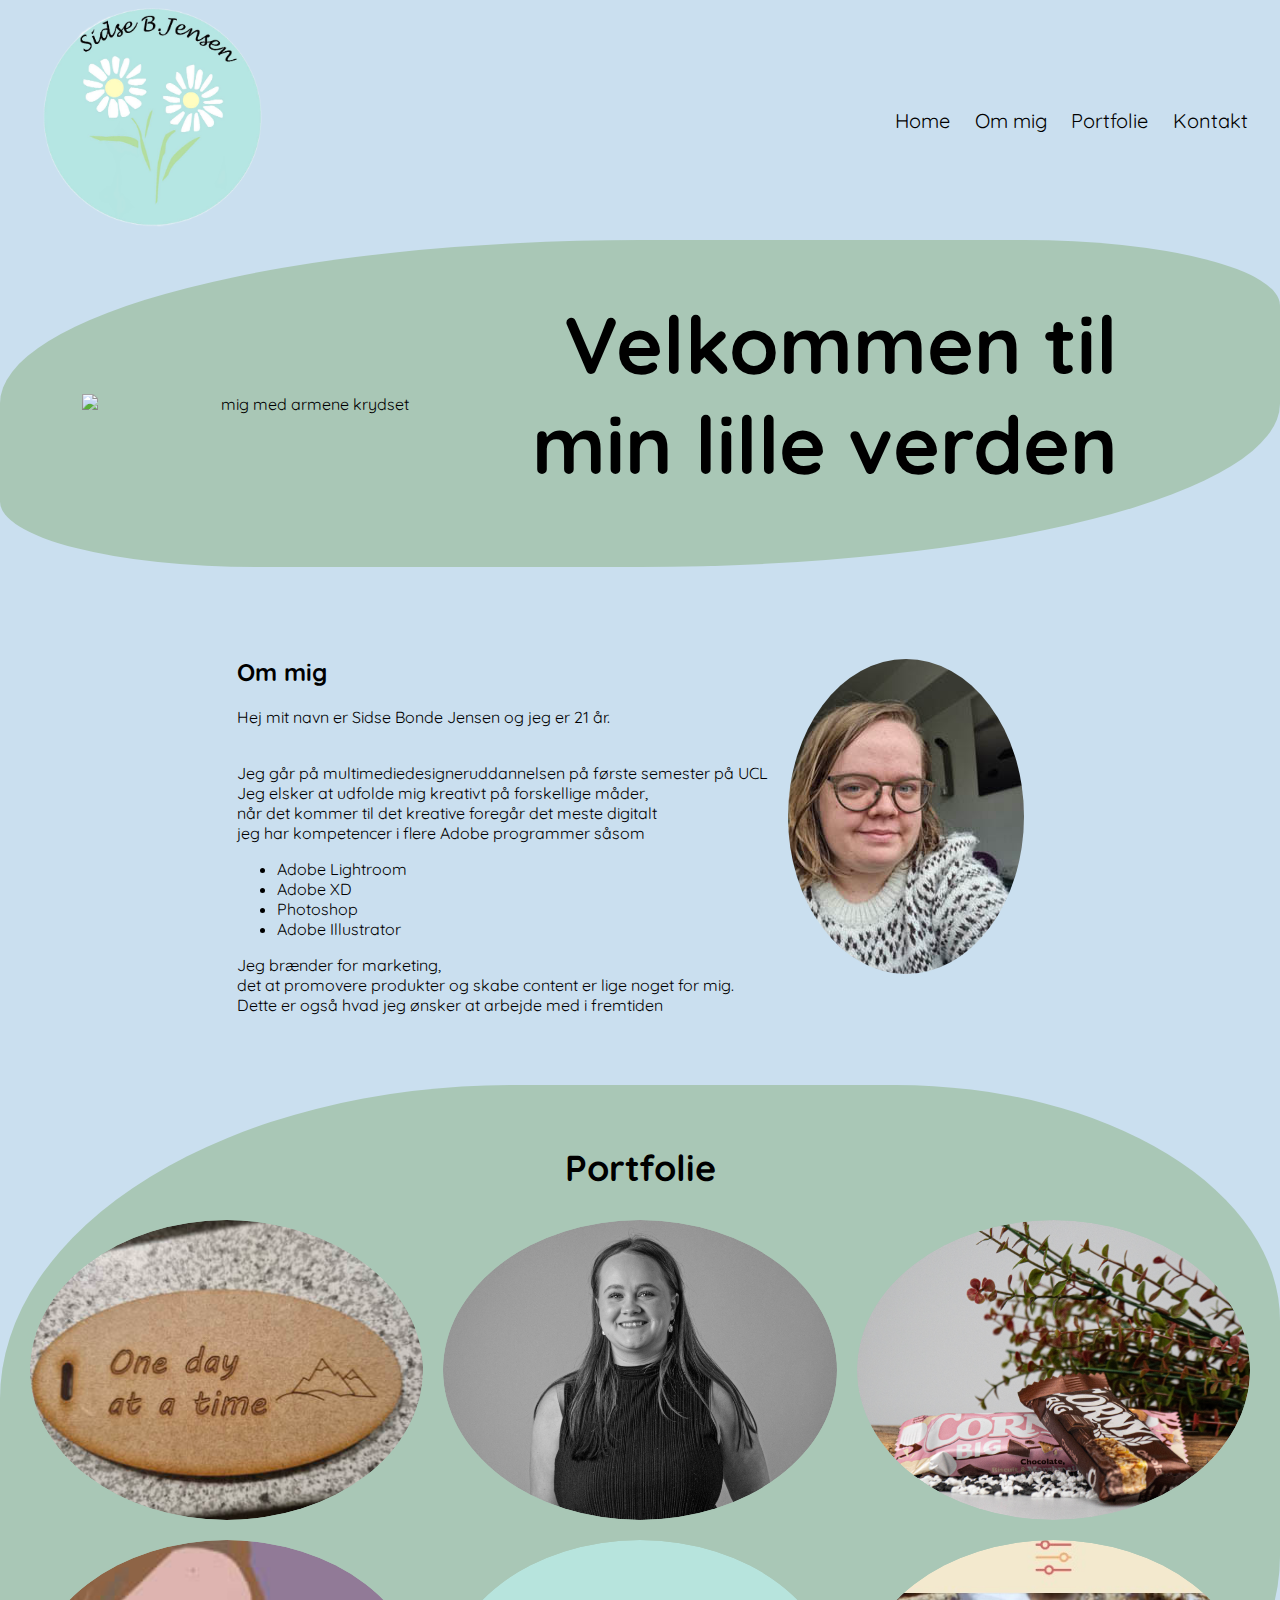
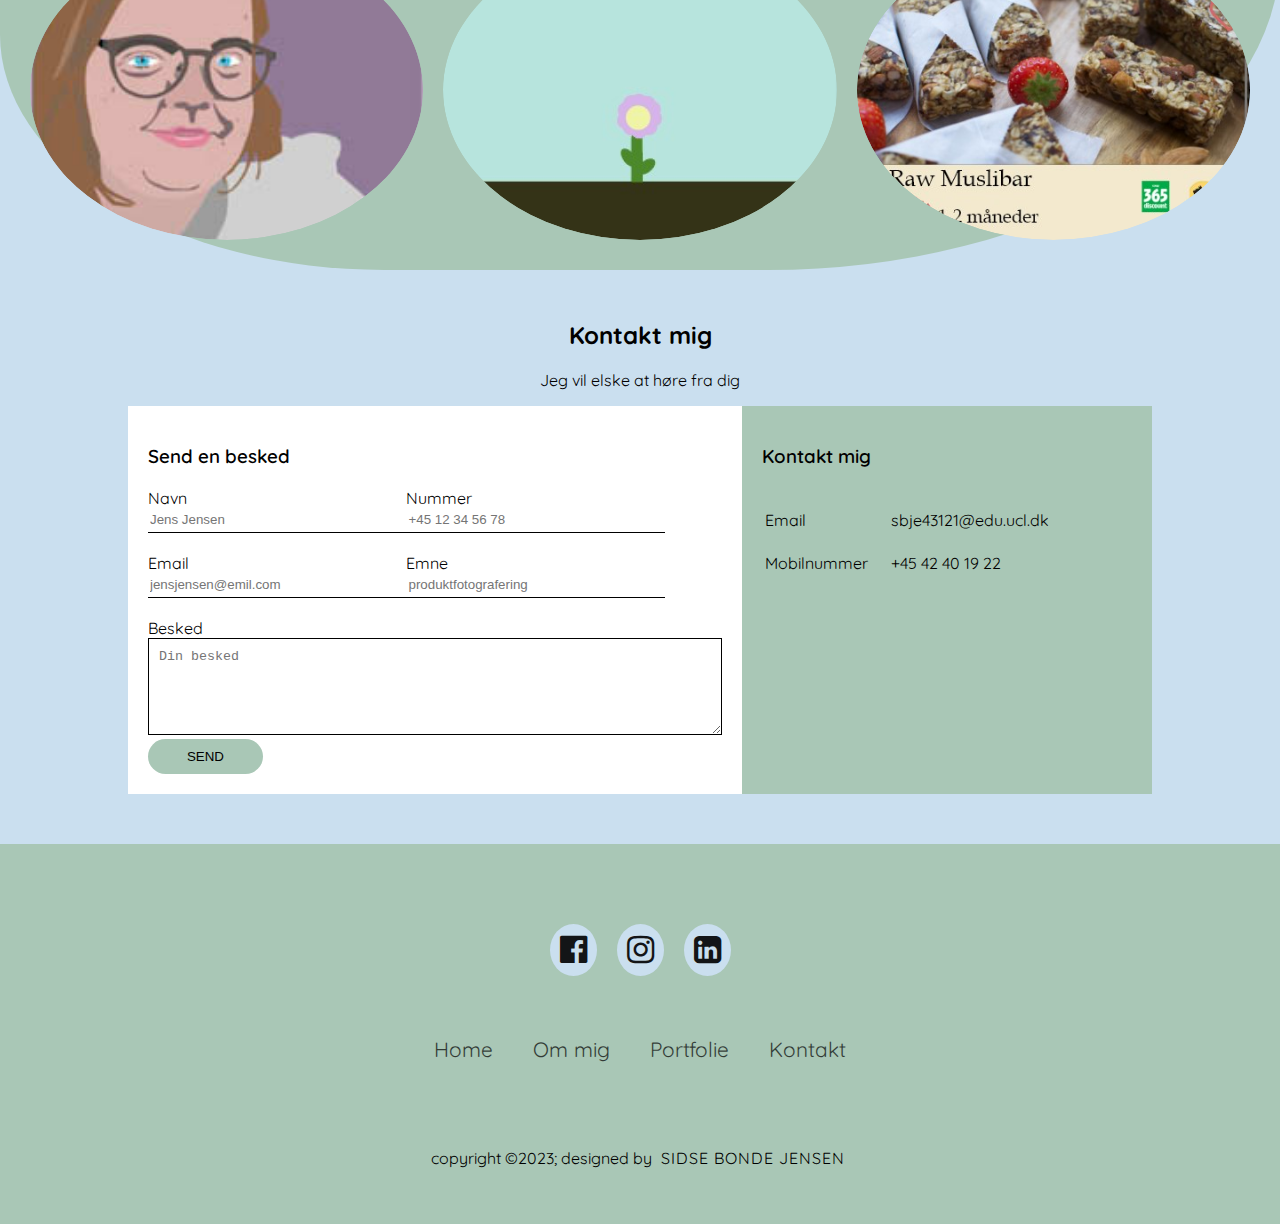
==== Eksamensprojekt/index.html @ cd1a7d27 "færdig indtil videre" ====
<!DOCTYPE html>
<html>
    <head>
        <meta charset="utf-8">
        <meta name="viewport" content="wisth=device-width,initial-scale= 1.0">
        <title>Eksamensprojekt</title>
        <link rel="stylesheet" href="style.css">
        <link rel="preconnect" href="https://fonts.googleapis.com">
        <link rel="preconnect" href="https://fonts.gstatic.com" crossorigin>
        <link href="https://fonts.googleapis.com/css2?family=Quicksand:wght@400;500&display=swap" rel="stylesheet">
        <link rel="stylesheet" href="https://cdnjs.cloudflare.com/ajax/libs/font-awesome/4.7.0/css/font-awesome.min.css">
    </head>
    <body>
        <header class="header">
             <div ><img src="images/logo1.png" alt="Logo" class="Logo"></div>
        <nav class="navbar">
            <a href="#home"> Home </a>
            <a href="#ommig"> Om mig</a>
            <a href="#content"> Portfolie </a>
            <a href="#kontakt"> Kontakt</a>
        </nav>
    </header>
        <section class="start" id="home"> 
            <h1 class="starts">Velkommen til <br>  min lille verden </h1>
            <img class="forside" src="images/migforside.png" alt="mig med armene krydset">
        </section>
        <section class="mig" id="ommig">
            <div class="ommig-container">
                <img class="ommigbillede" src="images/ommig.jpg" alt="mig">
                <div class="ommigtekst">
                    <h2 class="ommigover">Om mig</h2>
                    <p class="ommigunder"> Hej mit navn er Sidse Bonde Jensen og jeg er 21 år. </p>
                        <br>Jeg går på multimediedesigneruddannelsen på første semester på UCL
                        <br> Jeg elsker at udfolde mig kreativt på forskellige måder,
                        <br> når det kommer til det kreative foregår det meste digitalt
                        <br> jeg har kompetencer i flere Adobe programmer såsom
                        <br>
                        <ul>
                            <li> Adobe Lightroom</li>
                            <li> Adobe XD</li>
                            <li> Photoshop</li>
                            <li> Adobe Illustrator</li>
                        </ul>
                        Jeg brænder for marketing,
                        <br> det at promovere produkter og skabe content er lige noget for mig.
                        <br> Dette er også hvad jeg ønsker at arbejde med i fremtiden
                </div>
            </div>
        </section>
        <section class="content" id="content"> 
            <h2 class="portfolie">Portfolie</h2>

            <div  class="liste"> 
                <div class="image-container">
                    <img src="images/keychange.jpg" alt="keychange">
                    <div class="overlay">
                        <div>
                            <h2> Nøglering</h2> <br>
                             <p> En nøglering lavet med egent design på laserskærer </p>
                        </div>
                    </div>
                </div>
                <div class="image-container">
                    <img src="images/potræt.jpg" alt="potræt taget af mig">
                    <div class="overlay">
                        <div>
                            <h2>Potrætbilleder</h2>
                            <p>Jeg tager også potrætbilleder</p>
                        </div>
                    </div>
                </div>
                <div class="image-container">
                    <img src="images/produckt.jpg" alt="et produckt billede af müslibar">
                    <div class="overlay">
                        <div> <h2>Produkt billeder</h2>
                        <p> Jeg skaber stemningfulde produckt billeder  </p>
                    </div>
                    </div>
                </div>
                <div class="image-container">
                    <img src="images/potrætilustrator.jpg" alt="potræt laver i ilustrator">
                    <div class="overlay">
                        <h2>Potræt ilustrator</h2> 
                        <p>Jeg skaber potræter og andre kunstværker i Adobe ilustrator</p>
                    </div>
                </div>
                <div class="image-container">
                    <img src="images/animation.jpg" alt="en animation ">
                    <div class="overlay">
                        <h2> Animation</h2>
                        <p> Jeg skaber aninmationer ved hjælp af kodning og ilustrator</p>
                    </div>
                </div>
                <div class="image-container">
                    <img src="images/foodapp.jpg" alt="food app">
                    <div class="overlay">
                        <h2>Food app</h2>
                        <p> Jeg designer apps og andre ting i Adobe XD</p>
                    </div>
                </div>
            </div>
        </section>
        <section class="kontakt" id="kontakt">
            <div class="container">
                <h2> Kontakt mig </h2>
                <p> Jeg vil elske at høre fra dig</p>
                <div class="kontakt-box">
                    <div class="kontakt-left">
                        <h3> Send en besked</h3>
                        <form>
                            <div class="imput-row"> 
                            <div class="input-group">
                                <label>Navn</label>
                                <input type="text" placeholder="Jens Jensen">
                            </div>
                                <div class="input-group">
                                <label>Nummer</label>
                                <input type="text" placeholder="+45 12 34 56 78">
                            </div>
                        </div>
                        <div class="imput-row"> 
                            <div class="input-group">
                                <label>Email</label>
                                <input type="text" placeholder="jensjensen@emil.com">
                            </div>
                                <div class="input-group">
                                <label>Emne</label>
                                <input type="text" placeholder="produktfotografering">
                            </div>
                        </div>
                        <label>Besked</label>
                        <textarea rows="5" placeholder="Din besked"></textarea>
                        <button type="submit"> SEND</button>
                        </form>
                    </div> 
                    <div class="kontakt-right">
                        <h3> Kontakt mig </h3>
                        <table>
                            <tr> 
                                <td>Email</td>
                                <td> sbje43121@edu.ucl.dk</td>
                            </tr>
                            <tr> 
                                <td>Mobilnummer</td>
                                <td> +45 42 40 19 22</td>
                            </tr>

                        </table>
                    </div>
                </div>
            </div>
        </section>
        <section class="footer">
            <div class="socialicons">
                <a href="https://www.facebook.com/sidse.bondejensen/"> <i class="fa fa-facebook-official" aria-hidden="true"> </i></a>
                <a href="https://www.instagram.com/sidsebjensen/"> <i class="fa fa-instagram" aria-hidden="true"> </i></a>
                <a href="https://www.linkedin.com/in/sidse-bonde-jensen-0762b2167/"> <i class="fa fa-linkedin-square" aria-hidden="true"> </i></a>
            </div>
            <div class="footernav">
                 <a href="#home"> Home</a>
                 <a href="#ommig"> Om mig</a>
                 <a href="#content"> Portfolie</a>
                 <a href="#kontakt"> Kontakt</a>
            </div>
            <div class="footerbottom">
                <p>copyright &COPY;2023; designed by <span class="designer"> Sidse Bonde Jensen</span></p>
            </div>
        </section>
    </body>
</html>
---- Eksamensprojekt/style.css ----
*{
    box-sizing: border-box;
}
body{
    background: #CADFEF;
    font-family:'Quicksand', sans-serif; 
    margin: 0;
    padding: 0; 
}

h1{
    font-size: 5em;
    font-weight: bolder;
}
h2{
    font-weight: bold;
}


.header {
    background: #CADFEF;
    height: 15em; 
    display: flex;
    align-items: center;
    padding-left: 2em;
    padding-right: 2em;
    box-sizing: border-box;
    flex-direction: row;
    justify-content: space-between;
}
  
  .navbar {
    text-align: right;
    margin-left: auto;
  }
  
  .navbar a {
    text-decoration: none;
    color: black;
    margin-left: 20px;
    font-size: 20px;
    transition: 0.5s;
  }
  
  .navbar a :hover{
    background-color: #A9C7B6;
    border-radius: 30%;
    transition-duration: 0.5s;
  }
  .Logo {
    width: 15em; /* Juster som nødvendigt */
    height: auto;
}
  
@media screen and (max-width: 600px) {
    .header {
        height: auto; 
        flex-direction: column;
    }

    .navbar {
        text-align: center; 
        margin: 20px ; 
    }

    .Logo {
        width: 100%; 
    }
}
 


.start {
    background-color: #A9C7B6;
    border-radius: 50% 20%;
    display: flex;
    align-items: center;
    justify-content: center;
    text-align: center;
    flex-direction: row-reverse;
}

.starts{
    text-align: right;
    padding-right: 130px;
    padding-bottom: 20px;
}
.starttekst{
    text-align: right;
    padding-right: 130px ;
    padding-bottom: 70px;
}
.forside{
    align-items: start;
    padding-left: 50px;
    width: 500px;
}


@media only screen and (max-width: 600px) {
    .start {
        flex-direction: column; 
    }

    .starts,
    .starttekst {
        text-align: center; 
        padding-right: 0;
        font-size: 3em; 
    }

    .forside {
        padding-left: 0;
        display: none; 
    }
}
.mig {
    background-color: #CADFEF;
    width: 100%;
    padding: 70px 0;
    text-align: center;
    padding-bottom: 70px;
    position: relative;
    z-index: 1;
}

.ommig-container {
    display: flex;
    flex-direction: row-reverse;
    justify-content: center;
    align-items: center;
}

.ommigbillede {
    border-radius: 50%;
    max-width: 80%;
    height: auto;
    margin-bottom: 20px;
    margin-right: 20px;
    margin-left: 20px;
}

.ommigtekst {
    text-align: left;
}



  .ommigunder ul {
    list-style-type: none;
    padding: 0;
    margin-top: 10px;
  }

  .ommigunder ul li {
    margin-bottom: 5px; 
  }
  @media screen and (max-width: 600px) {
    .ommig-container {
        padding: 20px;
        flex-direction: column-reverse;
    }

    .ommigtekst {
        text-align: left;
    }


    .ommigbillede {
        max-width: 100%;
    }
}

.content {
    background-color: #A9C7B6;
    text-align: center;
    font-size: 150%;
    padding: 30px;
    border-radius: 40% 30%;
}

.liste {
    display: grid;
    grid-template-columns: repeat(3, 1fr);
    gap: 20px;
    justify-content: center;
}


.image-container {
    position: relative;
    overflow: hidden;
    width: auto; 
    height: 300px; 
    border-radius: 50%;
}

.image-container img {
    width: 100%;
    height: 100%;
    object-fit: cover;
    border-radius: 50%;
    transition: transform 0.3s ease-in-out;
}

.overlay {
    position: absolute;
    top: 0;
    left: 0;
    width: 100%;
    height: 100%;
    background-color: #A9C7B6;
    opacity: 0;
    transition: opacity 0.3s ease-in-out;
    display: flex;
    align-items: center;
    color: #fff;
    font-size: 1.5rem;
    text-align: center;
    justify-content: center;
    flex-direction: column;
}
.overlay h2 {
    font-size: 100%;
}
.overlay p {
    font-size: 75%;
}

@media only screen and (max-width: 600px){
    .liste{
        grid-template-columns:repeat(1, 1fr) ;
    }
    .image-container{
        width: auto;
    }
}

.image-container:hover .overlay {
    opacity: 1;
}

.container {
    width: 80%;
    margin: 50px auto;
    text-align: center;
}

.kontakt {
    background-color: #CADFEF;
}

.kontakt-box {
    background: #fff;
    display: flex;
    flex-direction: column; 
}

.kontakt-left {
    flex-basis: 100%; 
    padding: 20px; 
    text-align: left;
}
.kontakt-right {
    flex-basis: 100%; 
    padding: 20px; 
    text-align: left;
    background: #A9C7B6;
}

.imput-row {
    display: flex;
    flex-direction: column; 
    margin-bottom: 20px;
}

.imput-row .input-group {
    flex-basis: 100%; 
}

input {
    width: 100%;
    border: none;
    border-bottom: 1px solid black;
    outline: none;
    padding-bottom: 5px;

}
textarea {
    width: 100%;
    border: 1px solid black;
    outline: none;
    padding: 10px;
    box-sizing: border-box;
}

.button-row {
    display: flex;
    justify-content: space-between;
    margin-top: 20px;
}

button {
    width: 20%; 
    border: none;
    outline: none;
    color: black;
    height: 35px;
    border-radius: 30px;
    background-color: #A9C7B6;

}

.kontakt-left h3 {
    font-weight: 600;
    margin-bottom: 20px;
}
.kontakt-right h3 {
    font-weight: 600;
    margin-bottom: 20px; 
}

tr td {
    padding-right: 20px;
    padding-top: 20px;
}


@media (min-width: 600px) {
    .kontakt-box {
        flex-direction: row; 
    }

    .kontakt-left {
        flex-basis: 60%;
    }

    .kontakt-right {
        flex-basis: 40%;
    }

    .imput-row {
        flex-direction: row; 
    }

    .imput-row .input-group {
        flex-basis: 45%;
    }
}

 

   


 .footer{
    background-color: #A9C7B6;
    width: 100%;
    padding: 70px 30px 20px;
}
.socialicons{
     display: flex;
     justify-content: center;
     flex-direction: row;
}
.socialicons a {
    text-decoration: none;
    padding: 10px;
    background-color: #CADFEF;
    margin: 10px;
    border-radius: 50%;
}
.socialicons a i {
    font-size: 2em;
    color:black;
    opacity: 0.9;
}
.footernav{
    margin: 30px 0px;
    display: flex;
    justify-content: center;
    flex-direction: row; 
}
     

.footernav a{
    color: black;
    margin: 20px;
    text-decoration: none;
    font-size: 1.3em;
    opacity: 0.7;
    transition: 0.5s;
}
.footerbottom{
    padding: 20px;
    text-align: center;
}
.designer{
    text-transform: uppercase;
    letter-spacing: 1px;
    font-weight: 400;
    margin: 0px 5px;
}
@media screen and (max-width: 600px) {
    .footernav {
        flex-direction: column;
        align-items: center;
    }

    .footernav a {
        margin: 10px;
    }
}
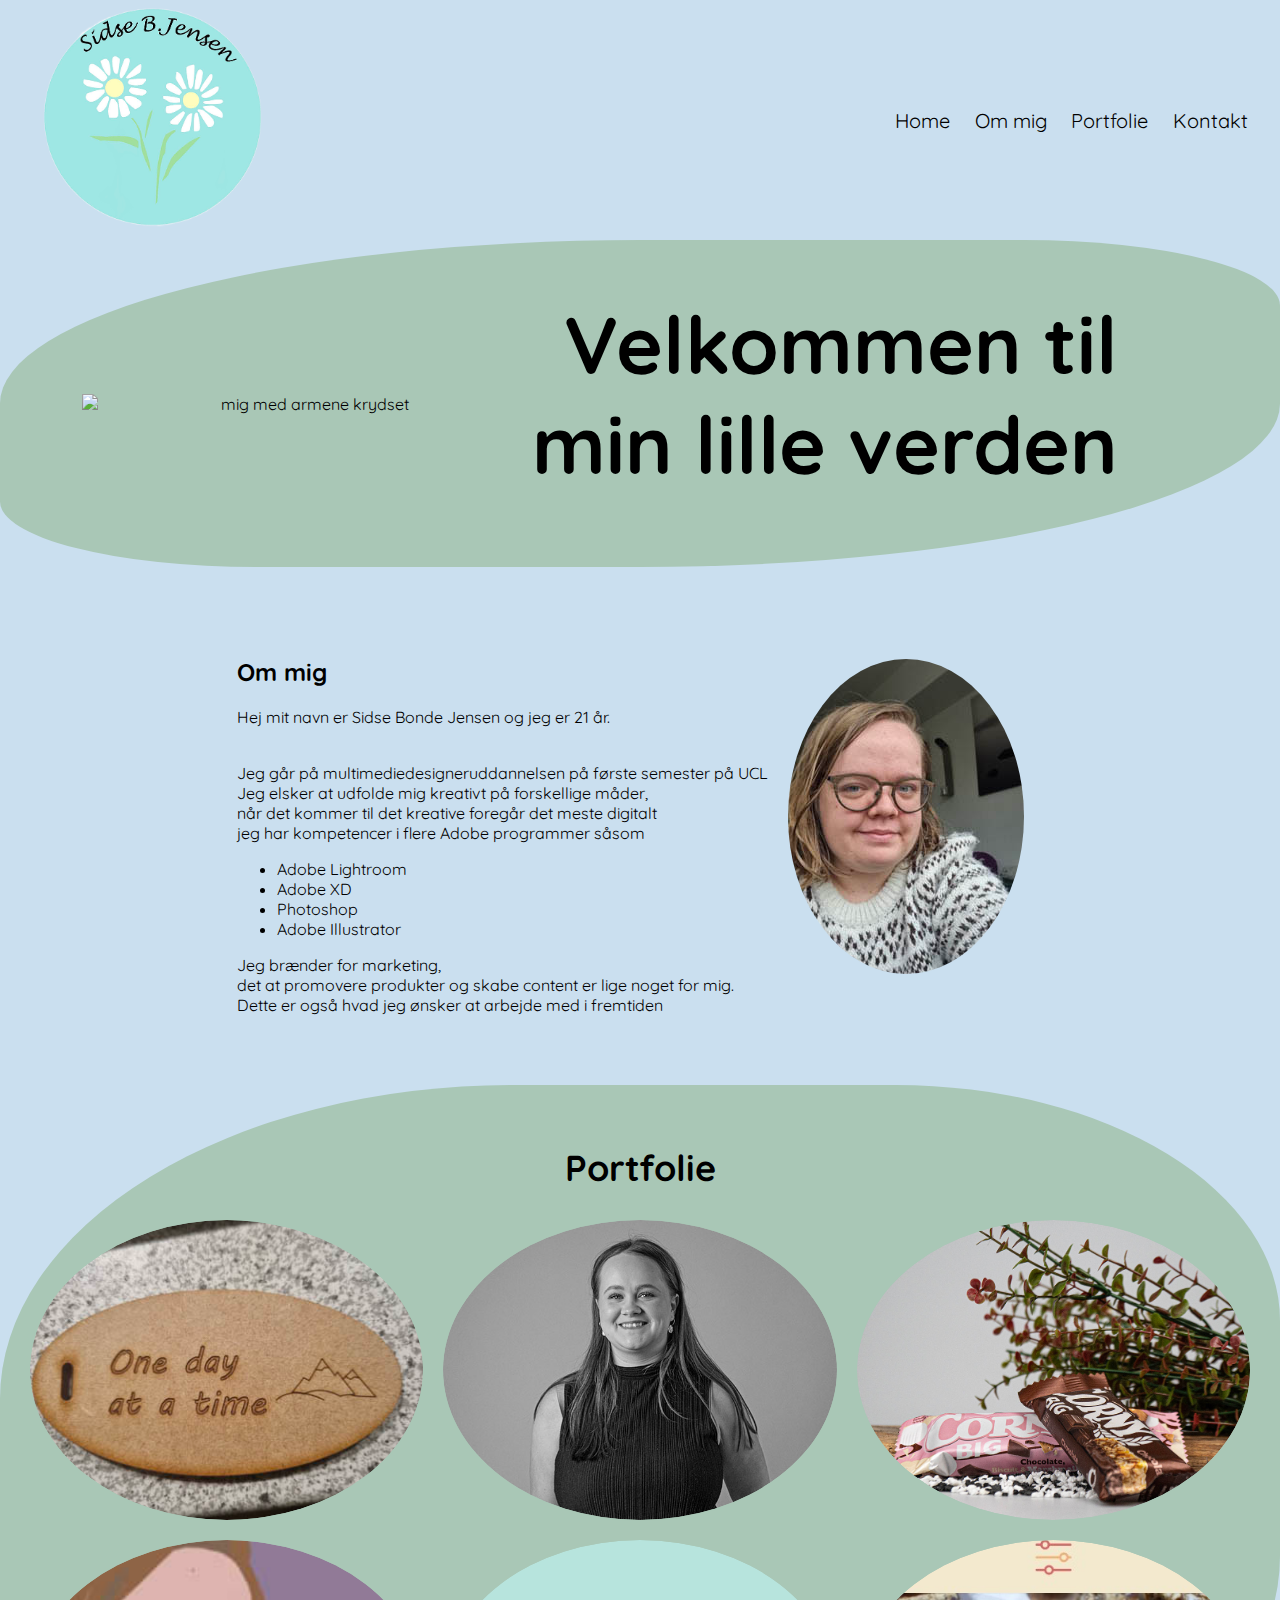
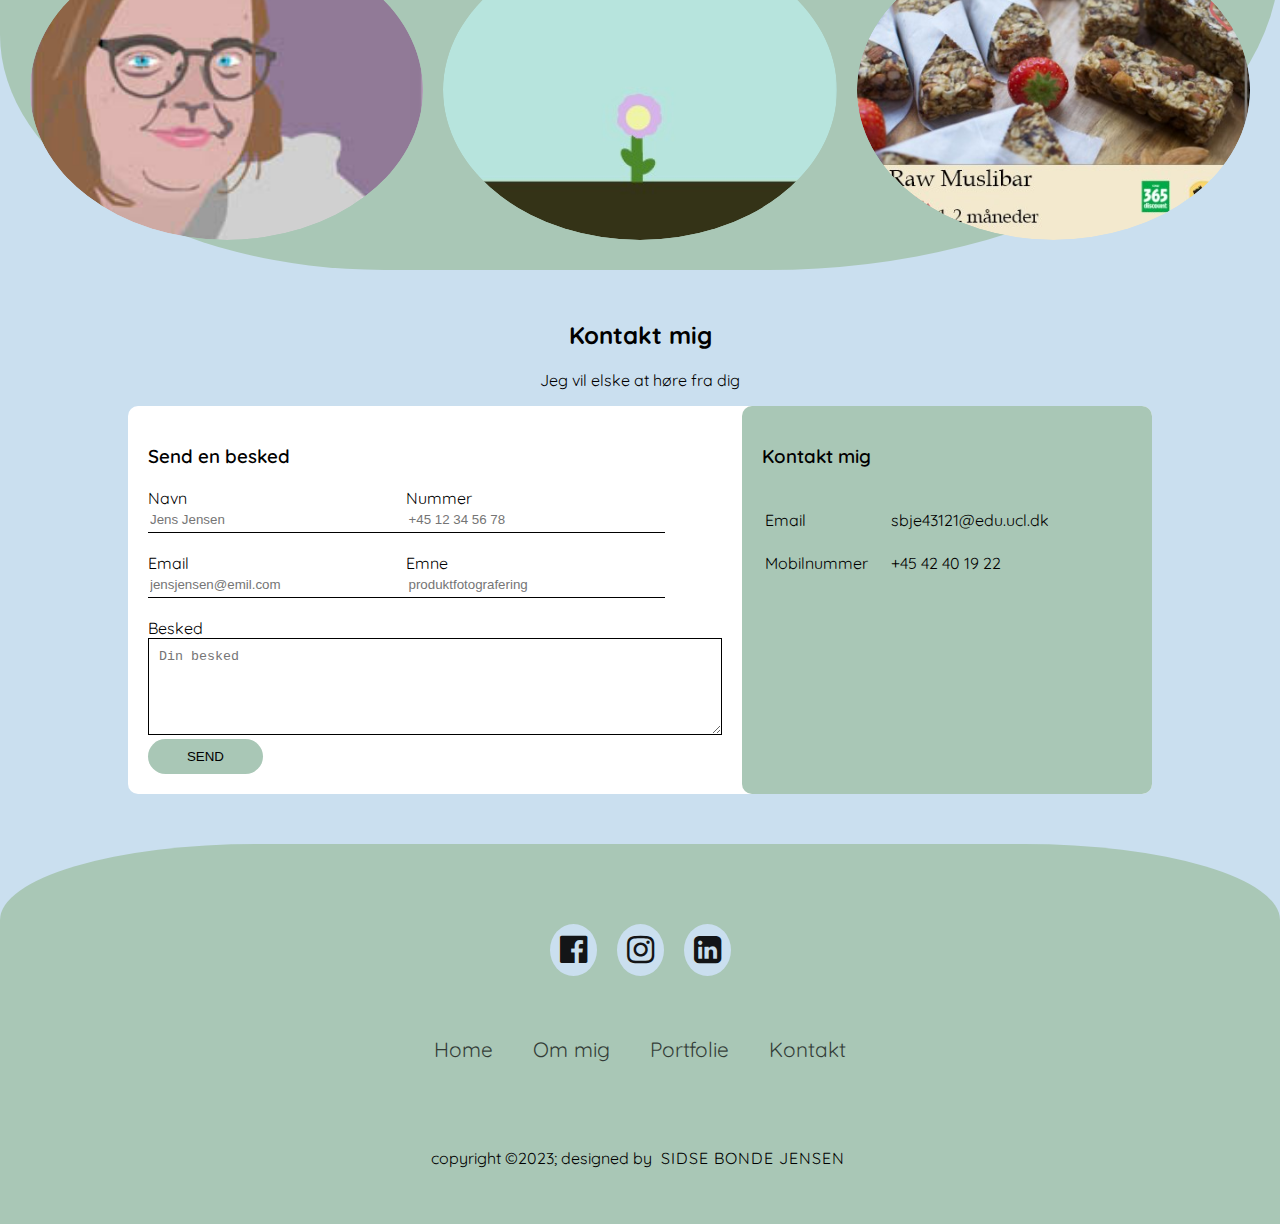
==== commit 11d1fdd3: "Add files via upload" ====
--- a/Eksamensprojekt/index.html
+++ b/Eksamensprojekt/index.html
@@ -11,6 +11,7 @@
         <link rel="stylesheet" href="https://cdnjs.cloudflare.com/ajax/libs/font-awesome/4.7.0/css/font-awesome.min.css">
     </head>
     <body>
+
         <header class="header">
              <div ><img src="images/logo1.png" alt="Logo" class="Logo"></div>
         <nav class="navbar">
@@ -20,10 +21,12 @@
             <a href="#kontakt"> Kontakt</a>
         </nav>
     </header>
+
         <section class="start" id="home"> 
             <h1 class="starts">Velkommen til <br>  min lille verden </h1>
             <img class="forside" src="images/migforside.png" alt="mig med armene krydset">
         </section>
+
         <section class="mig" id="ommig">
             <div class="ommig-container">
                 <img class="ommigbillede" src="images/ommig.jpg" alt="mig">
@@ -47,6 +50,7 @@
                 </div>
             </div>
         </section>
+
         <section class="content" id="content"> 
             <h2 class="portfolie">Portfolie</h2>
 
@@ -144,12 +148,12 @@
                                 <td>Mobilnummer</td>
                                 <td> +45 42 40 19 22</td>
                             </tr>
-
                         </table>
                     </div>
                 </div>
             </div>
         </section>
+
         <section class="footer">
             <div class="socialicons">
                 <a href="https://www.facebook.com/sidse.bondejensen/"> <i class="fa fa-facebook-official" aria-hidden="true"> </i></a>
@@ -166,5 +170,6 @@
                 <p>copyright &COPY;2023; designed by <span class="designer"> Sidse Bonde Jensen</span></p>
             </div>
         </section>
+        
     </body>
 </html>--- a/Eksamensprojekt/style.css
+++ b/Eksamensprojekt/style.css
@@ -1,3 +1,4 @@
+/*generelt*/
 *{
     box-sizing: border-box;
 }
@@ -16,6 +17,7 @@
     font-weight: bold;
 }
 
+/* header med logo */
 
 .header {
     background: #CADFEF;
@@ -39,16 +41,10 @@
     color: black;
     margin-left: 20px;
     font-size: 20px;
-    transition: 0.5s;
   }
   
-  .navbar a :hover{
-    background-color: #A9C7B6;
-    border-radius: 30%;
-    transition-duration: 0.5s;
-  }
   .Logo {
-    width: 15em; /* Juster som nødvendigt */
+    width: 15em; 
     height: auto;
 }
   
@@ -68,7 +64,7 @@
     }
 }
  
-
+/* start bander med mig */
 
 .start {
     background-color: #A9C7B6;
@@ -114,6 +110,9 @@
         display: none; 
     }
 }
+
+/*om mig sketion med billede*/
+
 .mig {
     background-color: #CADFEF;
     width: 100%;
@@ -145,7 +144,6 @@
 }
 
 
-
   .ommigunder ul {
     list-style-type: none;
     padding: 0;
@@ -171,6 +169,8 @@
     }
 }
 
+/* portfolie med overlay*/
+
 .content {
     background-color: #A9C7B6;
     text-align: center;
@@ -226,6 +226,16 @@
 .overlay p {
     font-size: 75%;
 }
+.image-container:hover .overlay {
+    opacity: 1;
+}
+
+.container {
+    width: 80%;
+    margin: 50px auto;
+    text-align: center;
+}
+
 
 @media only screen and (max-width: 600px){
     .liste{
@@ -236,15 +246,8 @@
     }
 }
 
-.image-container:hover .overlay {
-    opacity: 1;
-}
-
-.container {
-    width: 80%;
-    margin: 50px auto;
-    text-align: center;
-}
+
+/* kontakt del med mulighed for at sende email*/
 
 .kontakt {
     background-color: #CADFEF;
@@ -254,6 +257,7 @@
     background: #fff;
     display: flex;
     flex-direction: column; 
+    border-radius: 10px ;
 }
 
 .kontakt-left {
@@ -266,6 +270,7 @@
     padding: 20px; 
     text-align: left;
     background: #A9C7B6;
+    border-radius: 10px;
 }
 
 .imput-row {
@@ -351,12 +356,13 @@
  
 
    
-
+/*footer med social icons */
 
  .footer{
     background-color: #A9C7B6;
     width: 100%;
     padding: 70px 30px 20px;
+    border-radius: 20% 20% 0% 0%;
 }
 .socialicons{
      display: flex;
@@ -382,7 +388,6 @@
     flex-direction: row; 
 }
      
-
 .footernav a{
     color: black;
     margin: 20px;
